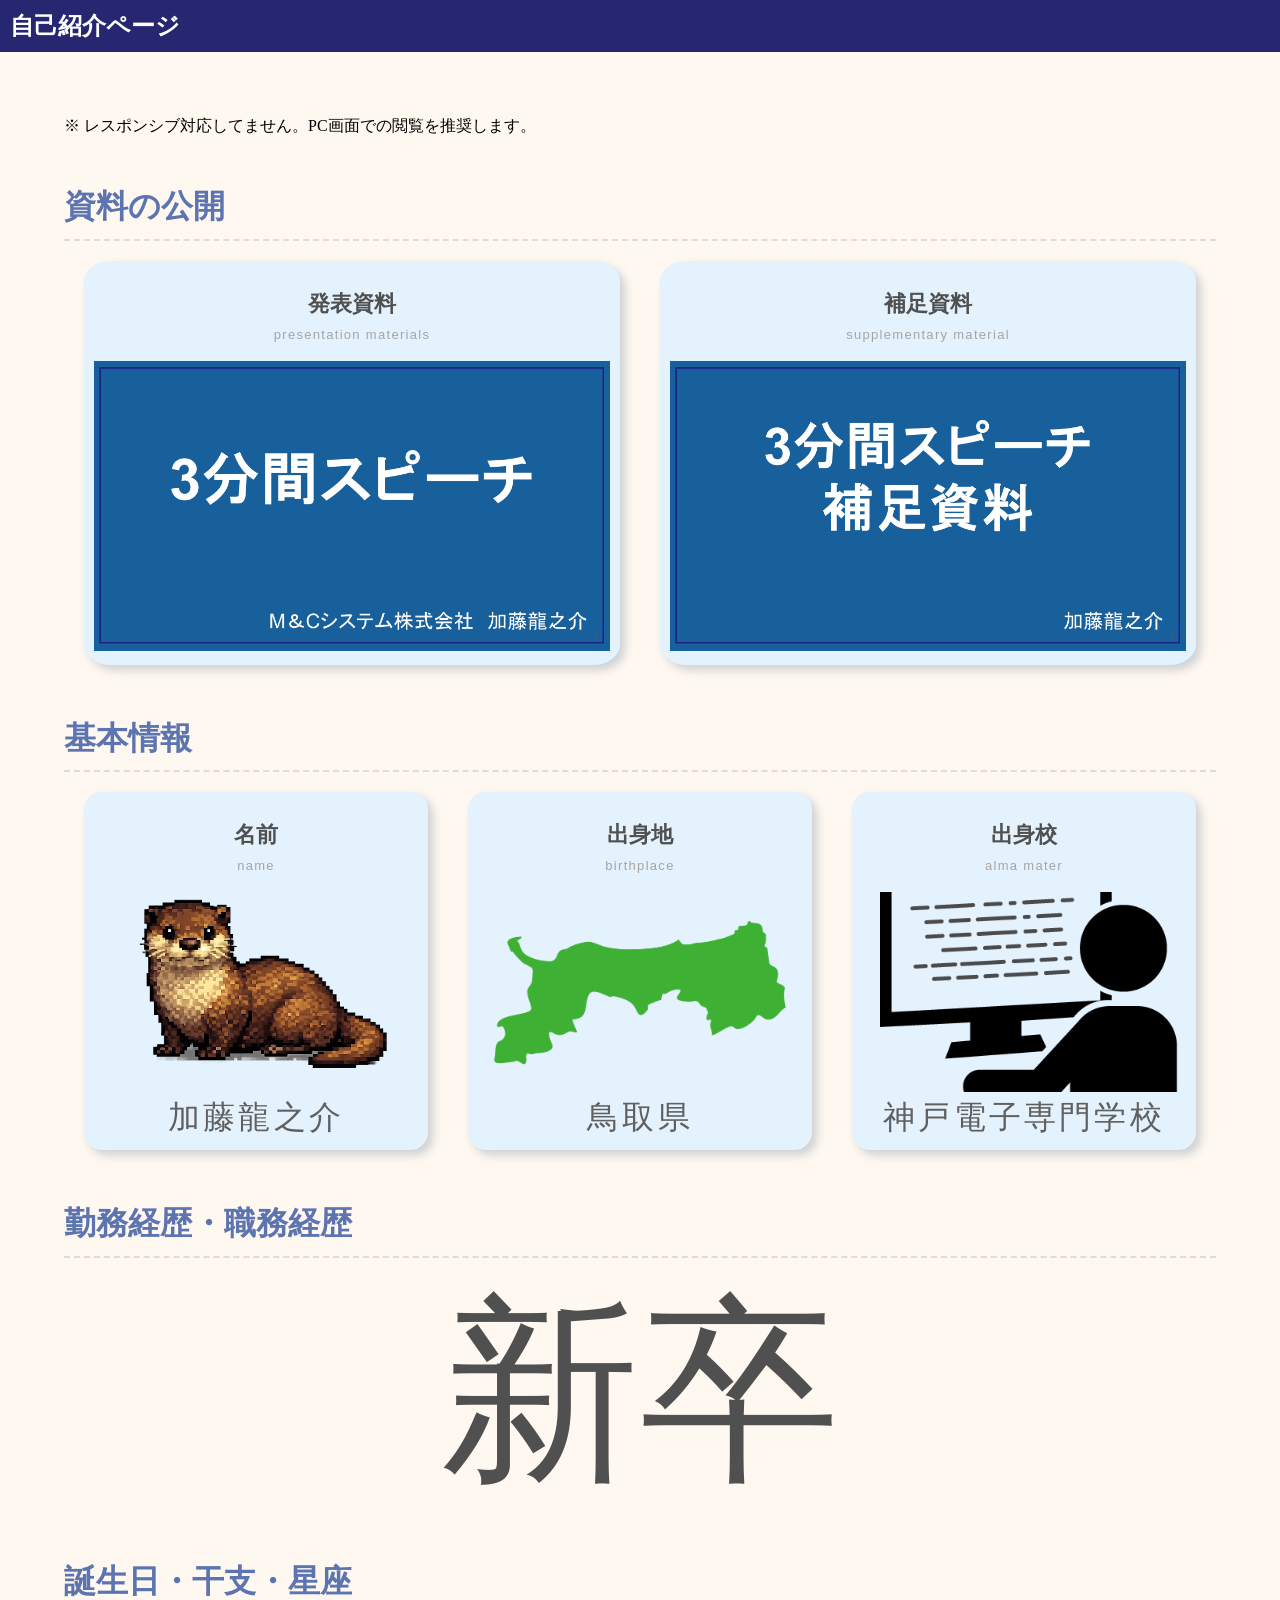
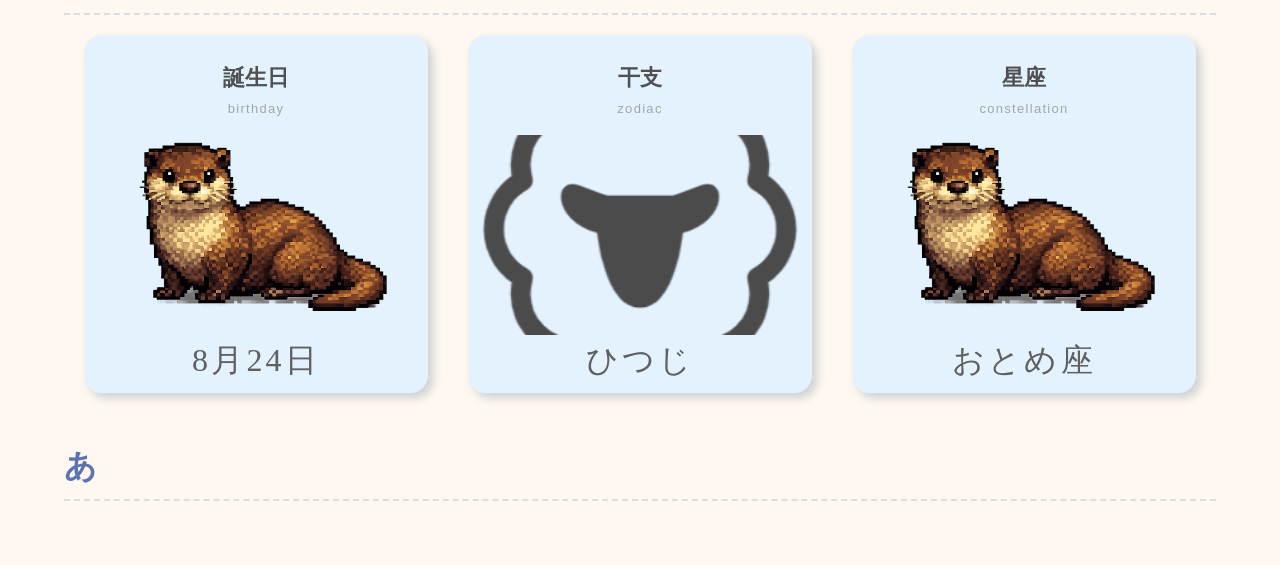
==== index.html @ f1dfda3a "a" ====
<!DOCTYPE html>
<html>
    <head>
        <meta charset="UTF-8">
        <title>自己紹介ページ</title>
        <link rel="stylesheet" type="text/css" href="css\style.css">
    </head>
    <body>
        <header>
            <div class="header">自己紹介ページ</div>
        </header>
        <main>
            <p>※ レスポンシブ対応してません。PC画面での閲覧を推奨します。</p>
            <h1 class="title">資料の公開</h1>
            <div class="flex-box">
                <div class="flex-item">
                    <h3 class="card_ttl">発表資料</h3>
                    <p class="card_ttl">presentation materials</p>
                    <a target="_blank" href="https://docs.google.com/presentation/d/1nURQ3yH9okIhoB_D1fTx_nAxKWfRikrjV5MJXAVN-j0/edit?usp=sharing">
                        <img class="card_img_vertical" src="img\presentation.png" alt="発表資料">
                    </a>
                </div>
                <div class="flex-item">
                    <h3 class="card_ttl">補足資料</h3>
                    <p class="card_ttl">supplementary material</p>
                    <a target="_blank" href="https://docs.google.com/presentation/d/1Uy7Un55N9C27wxR1GHDFMlokQMEyHB39J_NBr9IyOuI/edit?usp=sharing">
                        <img class="card_img_vertical" src="img\supplementary.png" alt="補足資料">
                    </a>
                </div>
            </div>

            <h1 class="title">基本情報</h1>
            <div class="flex-box">
                <div class="flex-item">
                    <h3 class="card_ttl">名前</h3>
                    <p class="card_ttl">name</p>
                    <img class="card_img" src="img\otter.png" alt="名前">
                    <p class="card_text">加藤龍之介</p>
                </div>
                <div class="flex-item">
                    <h3 class="card_ttl">出身地</h3>
                    <p class="card_ttl">birthplace</p>
                    <img class="card_img" src="img\tottori.png" alt="出身地">
                    <p class="card_text">鳥取県</p>
                </div>
                <div class="flex-item">
                    <h3 class="card_ttl">出身校</h3>
                    <p class="card_ttl">alma mater</p>
                    <img class="card_img" src="img\it.png" alt="出身校">
                    <p class="card_text">神戸電子専門学校</p>
                </div>
            </div>

            <h1 class="title">勤務経歴・職務経歴</h1>
            <p class="center_text">新卒</p>

            <h1 class="title">誕生日・干支・星座</h1>
            <div class="flex-box">
                <div class="flex-item">
                    <h3 class="card_ttl">誕生日</h3>
                    <p class="card_ttl">birthday</p>
                    <img class="card_img" src="img\otter.png" alt="誕生日">
                    <p class="card_text">8月24日</p>
                </div>
                <div class="flex-item">
                    <h3 class="card_ttl">干支</h3>
                    <p class="card_ttl">zodiac</p>
                    <img class="card_img" src="img\sheep.png" alt="干支">
                    <p class="card_text">ひつじ</p>
                </div>
                <div class="flex-item">
                    <h3 class="card_ttl">星座</h3>
                    <p class="card_ttl">constellation</p>
                    <img class="card_img" src="img\otter.png" alt="星座">
                    <p class="card_text">おとめ座</p>
                </div>
            </div>

            <h1 class="title">あ</h1>
        </main>
    </body>
</html>
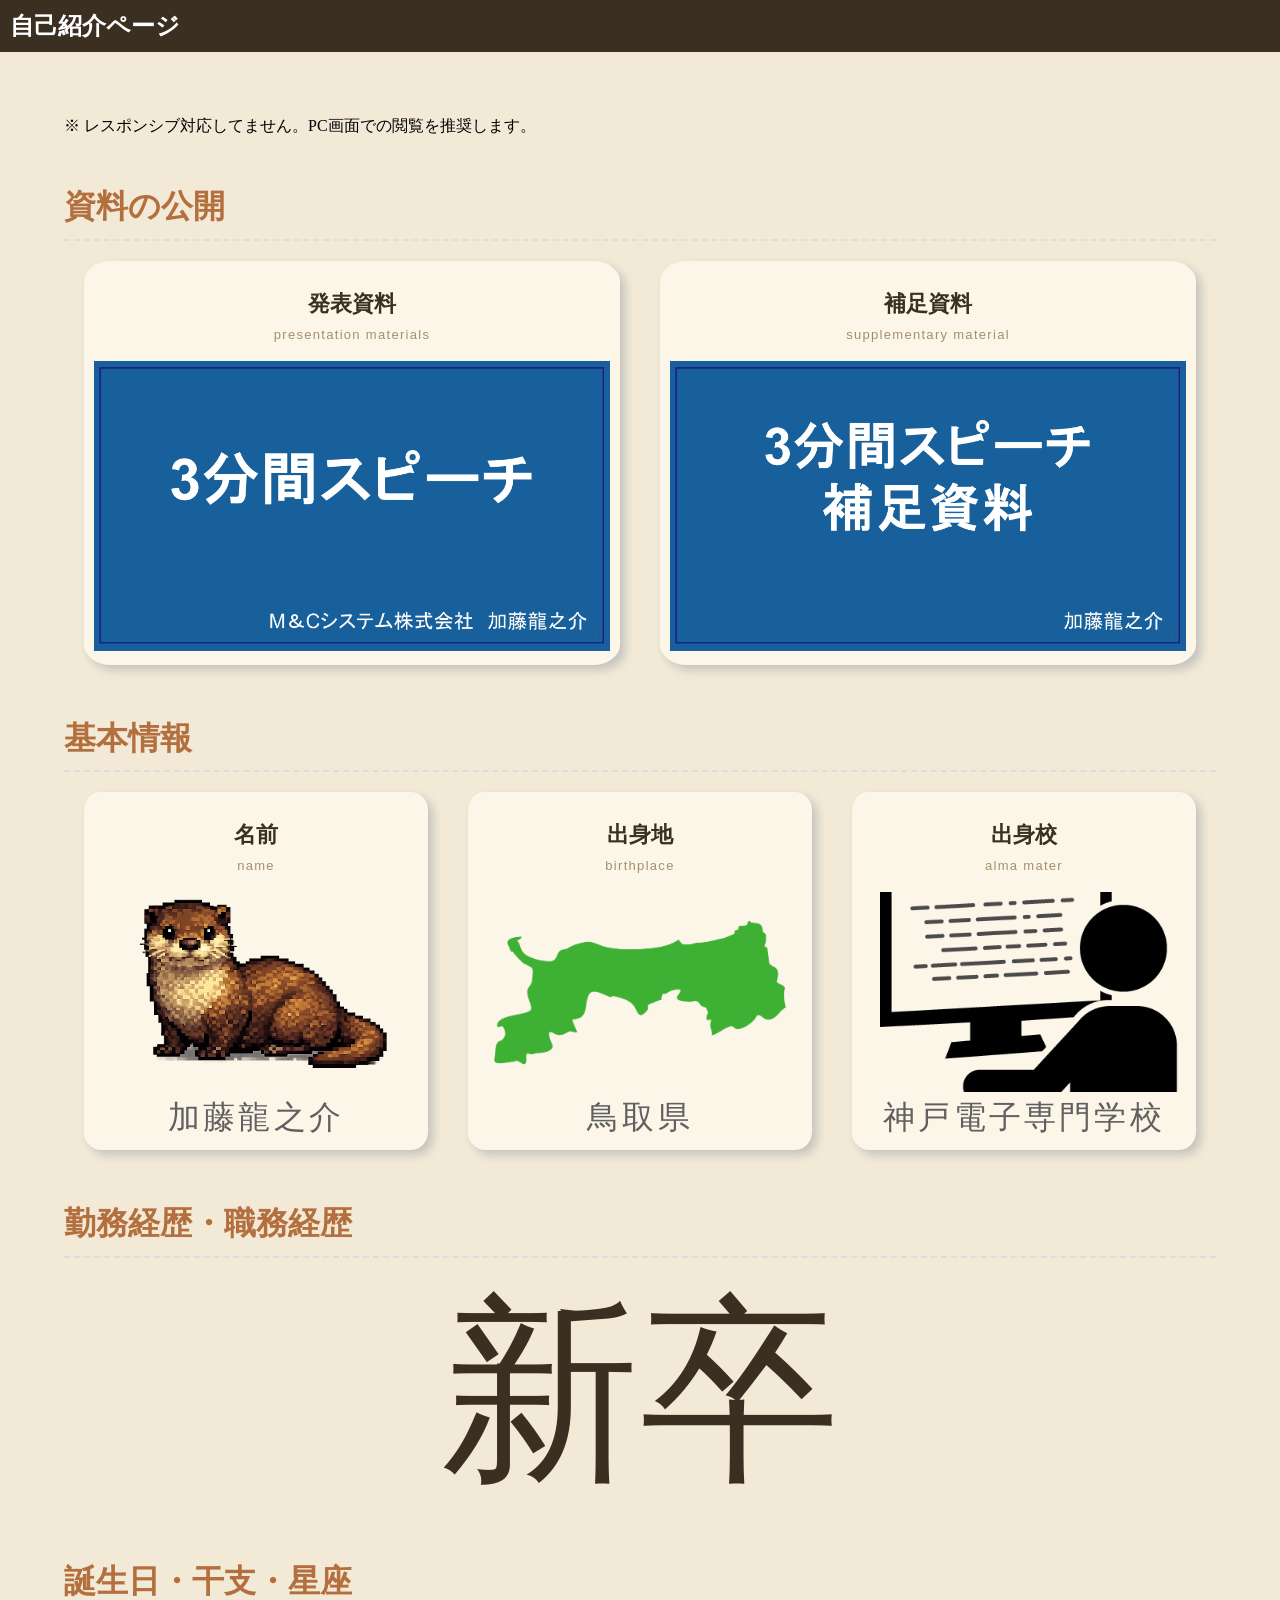
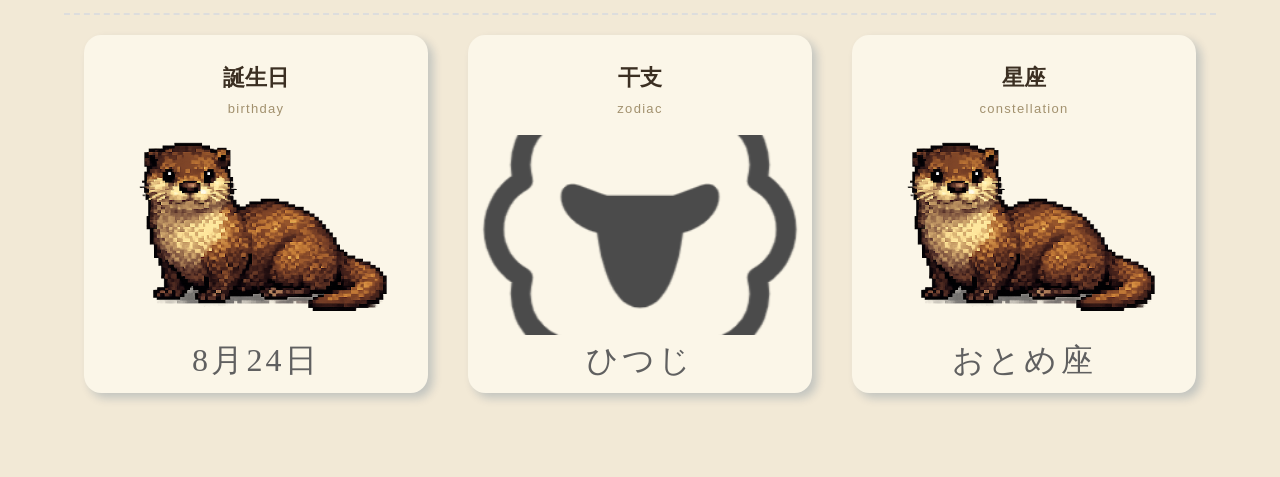
==== commit 58f836d2: "b" ====
--- a/index.html
+++ b/index.html
@@ -1,9 +1,9 @@
 <!DOCTYPE html>
-<html>
+<html lang="ja">
     <head>
-        <meta charset="UTF-8">
+        <meta charset="UTF-8" name="viewport" content="width=device-width, initial-scale=1.0">
         <title>自己紹介ページ</title>
-        <link rel="stylesheet" type="text/css" href="css\style.css">
+        <link rel="stylesheet" type="text/css" href="css/style.css">
     </head>
     <body>
         <header>
@@ -17,14 +17,14 @@
                     <h3 class="card_ttl">発表資料</h3>
                     <p class="card_ttl">presentation materials</p>
                     <a target="_blank" href="https://docs.google.com/presentation/d/1nURQ3yH9okIhoB_D1fTx_nAxKWfRikrjV5MJXAVN-j0/edit?usp=sharing">
-                        <img class="card_img_vertical" src="img\presentation.png" alt="発表資料">
+                        <img class="card_img_vertical" src="img/presentation.png" alt="発表資料">
                     </a>
                 </div>
                 <div class="flex-item">
                     <h3 class="card_ttl">補足資料</h3>
                     <p class="card_ttl">supplementary material</p>
                     <a target="_blank" href="https://docs.google.com/presentation/d/1Uy7Un55N9C27wxR1GHDFMlokQMEyHB39J_NBr9IyOuI/edit?usp=sharing">
-                        <img class="card_img_vertical" src="img\supplementary.png" alt="補足資料">
+                        <img class="card_img_vertical" src="img/supplementary.png" alt="補足資料">
                     </a>
                 </div>
             </div>
@@ -34,19 +34,19 @@
                 <div class="flex-item">
                     <h3 class="card_ttl">名前</h3>
                     <p class="card_ttl">name</p>
-                    <img class="card_img" src="img\otter.png" alt="名前">
+                    <img class="card_img" src="img/otter.png" alt="名前">
                     <p class="card_text">加藤龍之介</p>
                 </div>
                 <div class="flex-item">
                     <h3 class="card_ttl">出身地</h3>
                     <p class="card_ttl">birthplace</p>
-                    <img class="card_img" src="img\tottori.png" alt="出身地">
+                    <img class="card_img" src="img/tottori.png" alt="出身地">
                     <p class="card_text">鳥取県</p>
                 </div>
                 <div class="flex-item">
                     <h3 class="card_ttl">出身校</h3>
                     <p class="card_ttl">alma mater</p>
-                    <img class="card_img" src="img\it.png" alt="出身校">
+                    <img class="card_img" src="img/it.png" alt="出身校">
                     <p class="card_text">神戸電子専門学校</p>
                 </div>
             </div>
@@ -59,24 +59,22 @@
                 <div class="flex-item">
                     <h3 class="card_ttl">誕生日</h3>
                     <p class="card_ttl">birthday</p>
-                    <img class="card_img" src="img\otter.png" alt="誕生日">
+                    <img class="card_img" src="img/otter.png" alt="誕生日">
                     <p class="card_text">8月24日</p>
                 </div>
                 <div class="flex-item">
                     <h3 class="card_ttl">干支</h3>
                     <p class="card_ttl">zodiac</p>
-                    <img class="card_img" src="img\sheep.png" alt="干支">
+                    <img class="card_img" src="img/sheep.png" alt="干支">
                     <p class="card_text">ひつじ</p>
                 </div>
                 <div class="flex-item">
                     <h3 class="card_ttl">星座</h3>
                     <p class="card_ttl">constellation</p>
-                    <img class="card_img" src="img\otter.png" alt="星座">
+                    <img class="card_img" src="img/otter.png" alt="星座">
                     <p class="card_text">おとめ座</p>
                 </div>
             </div>
-
-            <h1 class="title">あ</h1>
         </main>
     </body>
 </html>
--- a/css/style.css
+++ b/css/style.css
@@ -0,0 +1,118 @@
+:root {
+  --bg: #F2E9D6;
+  --bg-card: #FBF6E8;
+  --ink: #3B2F22;
+  --ink-soft: #6E5C45;
+  --ink-mute: #A2916E;
+  --accent: #6B7F4A;
+  --accent-warm: #B36F3E;
+  --rule: #DDD0B3;
+}
+
+body {
+    background-color: var(--bg);
+    margin: 0px;
+}
+
+main{
+    margin: 5%;
+}
+
+main h3.card_ttl{
+    margin-bottom: 12px;
+    text-align: center;
+    line-height: 1.0;
+    font-size: 22px;
+    color: var(--ink);
+    width: 100%;
+    gap: 10px;
+}
+
+main p.card_ttl{
+    margin-bottom: 20px;
+    text-align: center;
+    line-height: 1.0;
+    font-family: 'Lato', sans-serif;
+    font-weight: 400;
+    font-size: 13px;
+    letter-spacing: 0.1em;
+    color: var(--ink-mute);
+}
+
+main .card_img{
+    width: 100%;
+    height: 200px;
+    justify-content: center;
+    align-items: center;
+    object-fit: cover;
+}
+
+main .card_img_vertical{
+    width: 100%;
+    height: 290px;
+    justify-content: center;
+    align-items: center;
+    object-fit: cover;
+}
+
+main .card_text{
+    margin: 0;
+    padding: 0;
+    border: 0;
+    outline: 0;
+    font-size: 200%;
+    font-weight: 400;
+    text-align: center;
+    letter-spacing: 0.1em;
+    color: #606060;
+}
+
+.center_text{
+    margin: 0;
+    text-align: center;
+    font-size: 200px;
+    color: var(--ink);
+    width: 100%;
+}
+
+.header{
+    color: white;
+    background-color: var(--ink);
+    font-size: x-large;
+    font-weight: bold;
+    margin: 0;
+    padding: 10px;
+}
+
+.title{
+    color: var(--accent-warm);
+    margin: 0;
+    font-size: 2em;
+    border-bottom: dashed 2px #ddd;
+    padding-top: 1em;
+    padding-bottom: 0.3em;
+}
+
+.flex-box{
+    display: flex;
+    flex-direction: row;
+    justify-content: space-around;
+    overflow: hidden;
+}
+
+.flex-item{
+    flex: 1;
+    background-color: var(--bg-card);
+    margin: 20px;
+    padding: 10px;
+    border-radius: 5%;
+
+    box-shadow: 5px 5px 10px rgba(0, 50, 100, 0.2);
+
+    overflow: hidden;
+    transition: transform 0.3s ease;
+}
+
+.flex-item:hover{
+    transform: scale(1.05);
+}
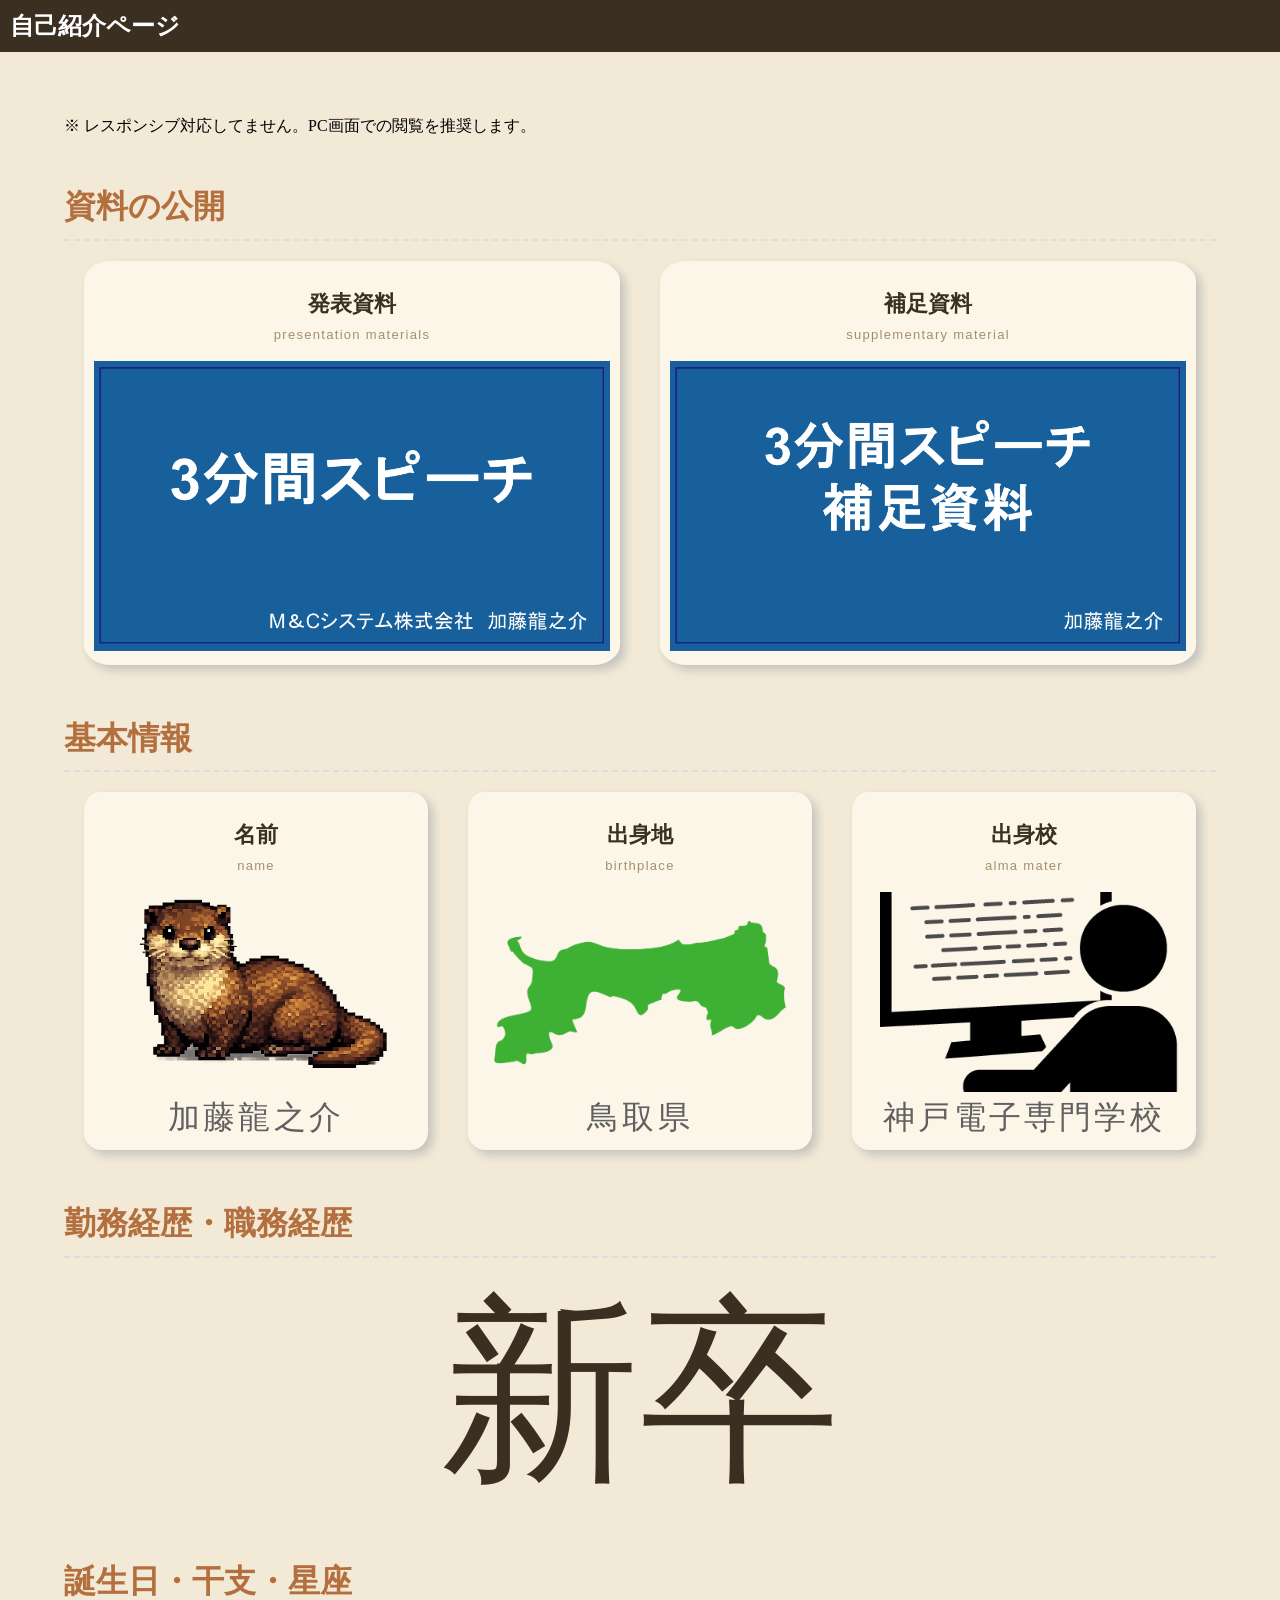
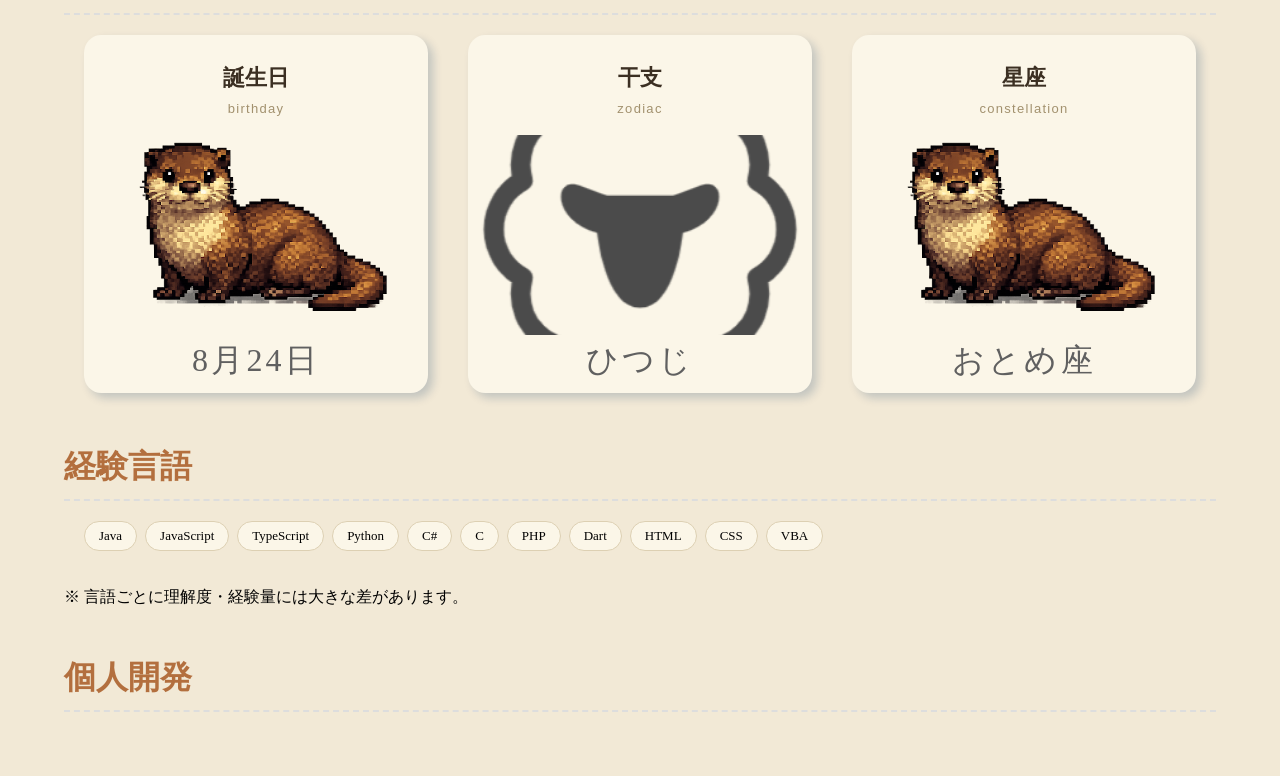
==== commit b344687a: "chip" ====
--- a/index.html
+++ b/index.html
@@ -31,24 +31,24 @@
 
             <h1 class="title">基本情報</h1>
             <div class="flex-box">
-                <div class="flex-item">
+                <a class="flex-item" href="pages/name.html">
                     <h3 class="card_ttl">名前</h3>
                     <p class="card_ttl">name</p>
                     <img class="card_img" src="img/otter.png" alt="名前">
                     <p class="card_text">加藤龍之介</p>
-                </div>
-                <div class="flex-item">
+                </a>
+                <a class="flex-item" href="pages/birthplace.html">
                     <h3 class="card_ttl">出身地</h3>
                     <p class="card_ttl">birthplace</p>
                     <img class="card_img" src="img/tottori.png" alt="出身地">
                     <p class="card_text">鳥取県</p>
-                </div>
-                <div class="flex-item">
+                </a>
+                <a class="flex-item" href="pages/almamater.html">
                     <h3 class="card_ttl">出身校</h3>
                     <p class="card_ttl">alma mater</p>
                     <img class="card_img" src="img/it.png" alt="出身校">
                     <p class="card_text">神戸電子専門学校</p>
-                </div>
+                </a>
             </div>
 
             <h1 class="title">勤務経歴・職務経歴</h1>
@@ -56,25 +56,43 @@
 
             <h1 class="title">誕生日・干支・星座</h1>
             <div class="flex-box">
-                <div class="flex-item">
+                <a class="flex-item" href="pages/birthday.html">
                     <h3 class="card_ttl">誕生日</h3>
                     <p class="card_ttl">birthday</p>
                     <img class="card_img" src="img/otter.png" alt="誕生日">
                     <p class="card_text">8月24日</p>
-                </div>
-                <div class="flex-item">
+                </a>
+                <a class="flex-item" href="pages/zodiac.html">
                     <h3 class="card_ttl">干支</h3>
                     <p class="card_ttl">zodiac</p>
                     <img class="card_img" src="img/sheep.png" alt="干支">
                     <p class="card_text">ひつじ</p>
-                </div>
-                <div class="flex-item">
+                </a>
+                <a class="flex-item" href="pages/constellation.html">
                     <h3 class="card_ttl">星座</h3>
                     <p class="card_ttl">constellation</p>
                     <img class="card_img" src="img/otter.png" alt="星座">
                     <p class="card_text">おとめ座</p>
-                </div>
+                </a>
             </div>
+
+            <h1 class="title">経験言語</h1>
+            <ul class="chips">
+                <li class="chip">Java</li>
+                <li class="chip">JavaScript</li>
+                <li class="chip">TypeScript</li>
+                <li class="chip">Python</li>
+                <li class="chip">C#</li>
+                <li class="chip">C</li>
+                <li class="chip">PHP</li>
+                <li class="chip">Dart</li>
+                <li class="chip">HTML</li>
+                <li class="chip">CSS</li>
+                <li class="chip">VBA</li>
+            </ul>
+            <p>※ 言語ごとに理解度・経験量には大きな差があります。</p>
+
+            <h1 class="title">個人開発</h1>
         </main>
     </body>
 </html>
--- a/css/style.css
+++ b/css/style.css
@@ -107,6 +107,8 @@
     padding: 10px;
     border-radius: 5%;
 
+    text-decoration: none;
+
     box-shadow: 5px 5px 10px rgba(0, 50, 100, 0.2);
 
     overflow: hidden;
@@ -115,4 +117,23 @@
 
 .flex-item:hover{
     transform: scale(1.05);
+}
+
+.chips{
+    display: flex;
+    flex-wrap: wrap;
+    gap: 8px;
+    list-style: none;
+    padding: 20px;
+    margin: 0;
+}
+
+.chip{
+    display: inline-flex;
+    align-items: center;
+    padding: 6px 14px;
+    border: 1px solid var(--rule);
+    border-radius: 999px;
+    background-color: var(--bg-card);
+    font-size: 13px;
 }
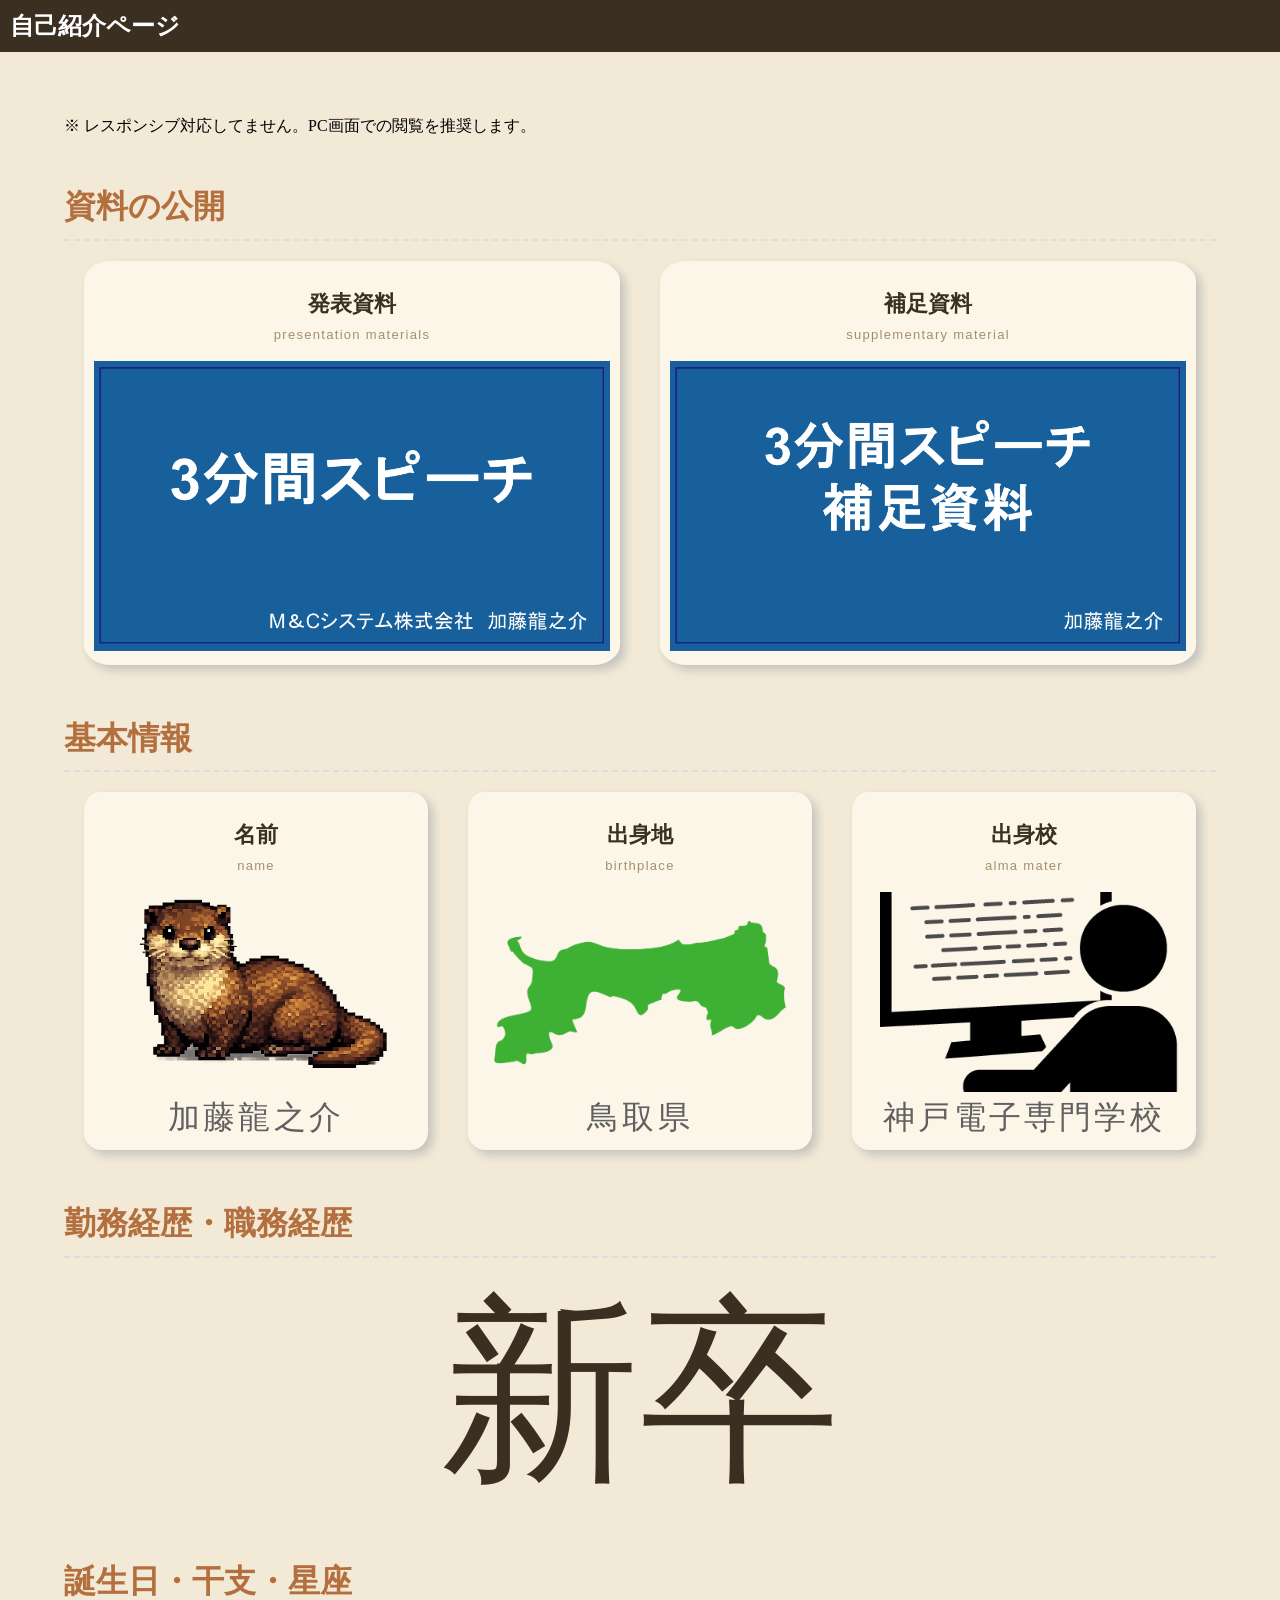
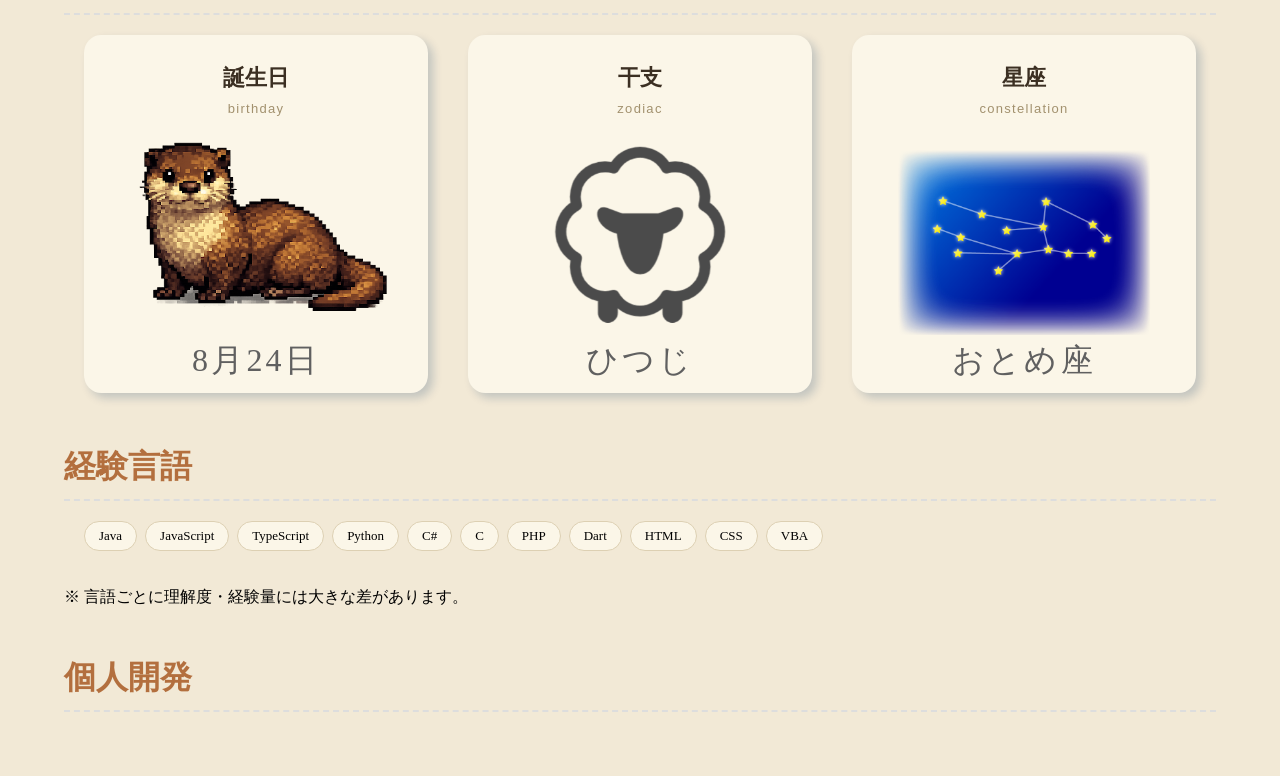
==== commit 52ee2ee8: "image" ====
--- a/index.html
+++ b/index.html
@@ -71,7 +71,7 @@
                 <a class="flex-item" href="pages/constellation.html">
                     <h3 class="card_ttl">星座</h3>
                     <p class="card_ttl">constellation</p>
-                    <img class="card_img" src="img/otter.png" alt="星座">
+                    <img class="card_img" src="img/constellation.png" alt="星座">
                     <p class="card_text">おとめ座</p>
                 </a>
             </div>
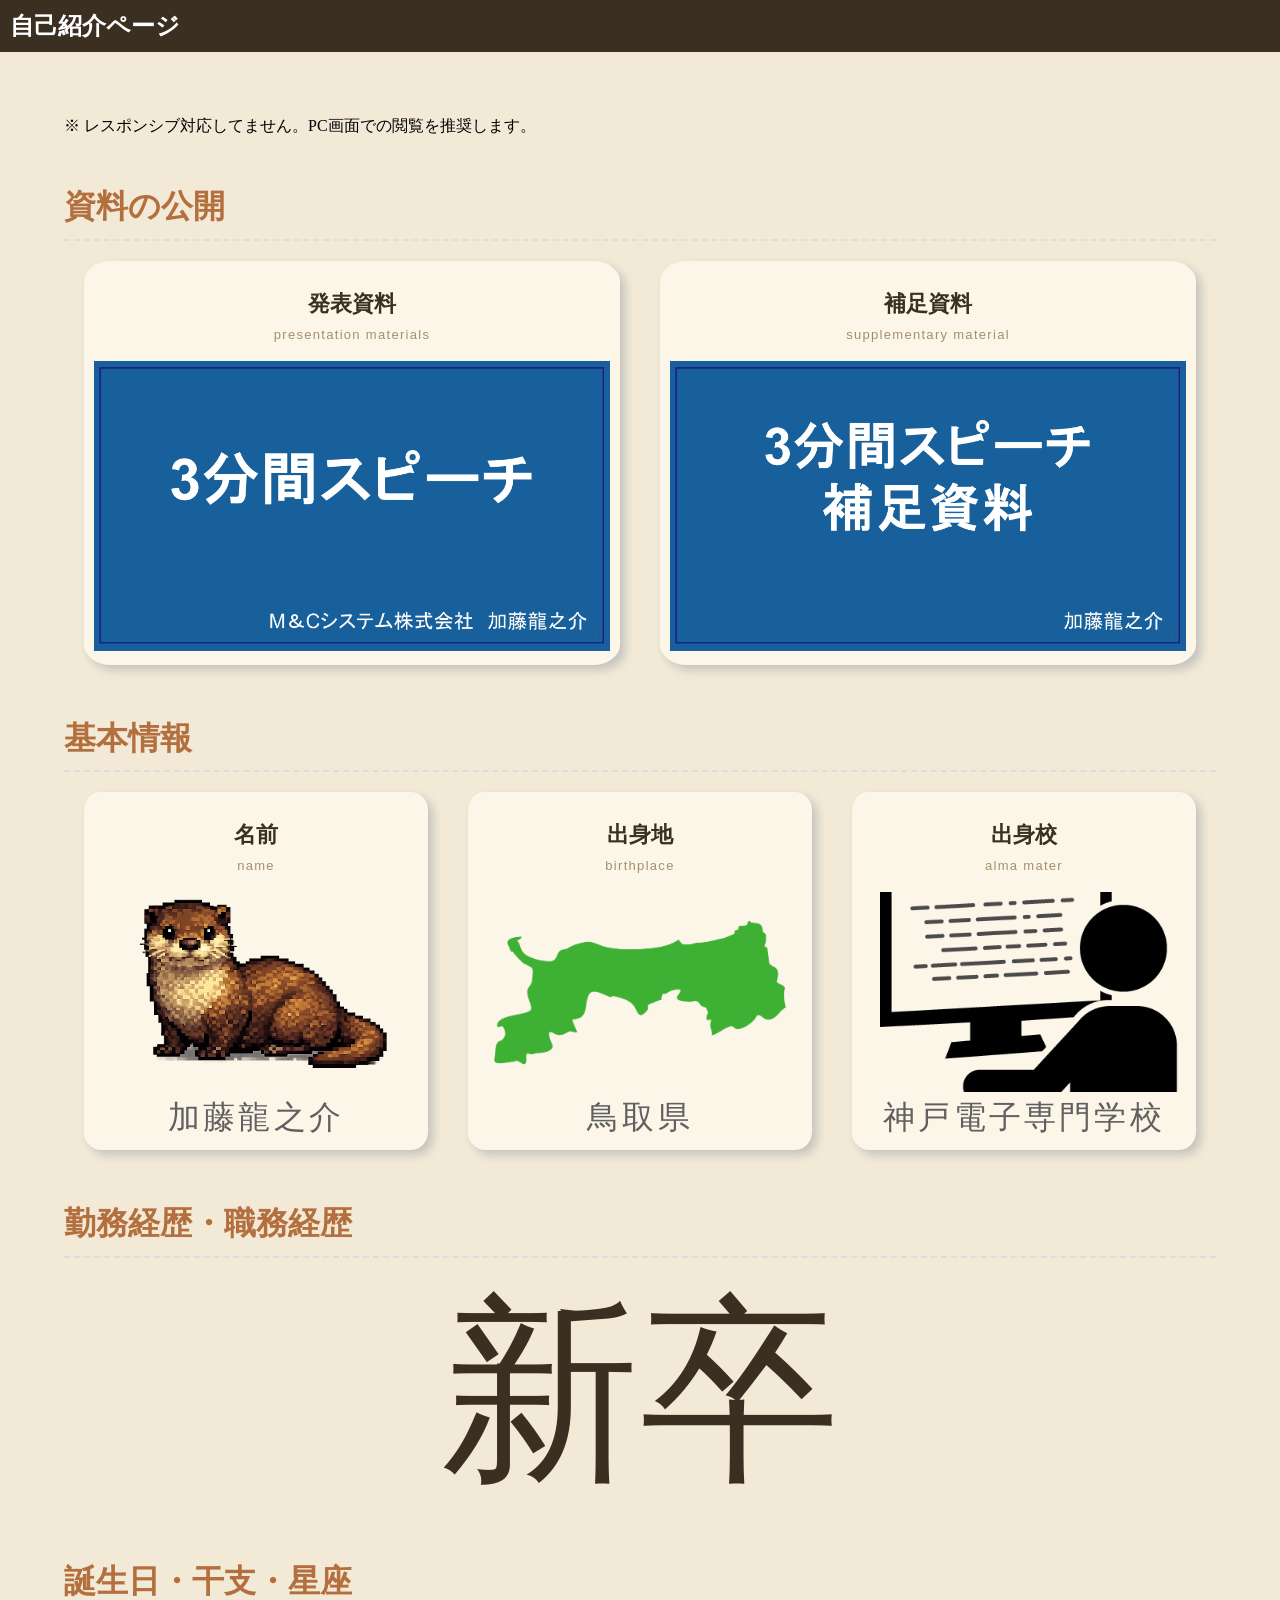
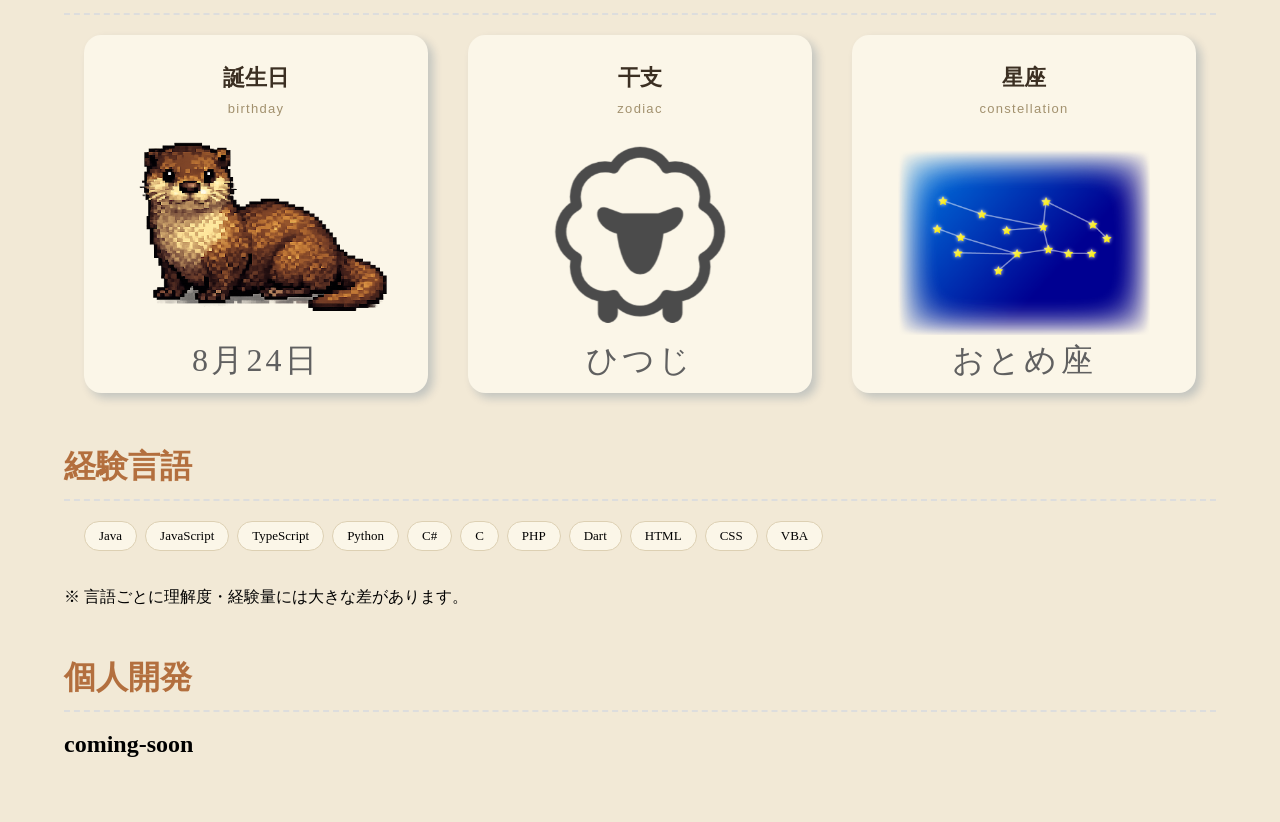
==== commit c83c1fa0: "commingsoon" ====
--- a/index.html
+++ b/index.html
@@ -93,6 +93,7 @@
             <p>※ 言語ごとに理解度・経験量には大きな差があります。</p>
 
             <h1 class="title">個人開発</h1>
+            <h2>coming-soon</h2>
         </main>
     </body>
 </html>
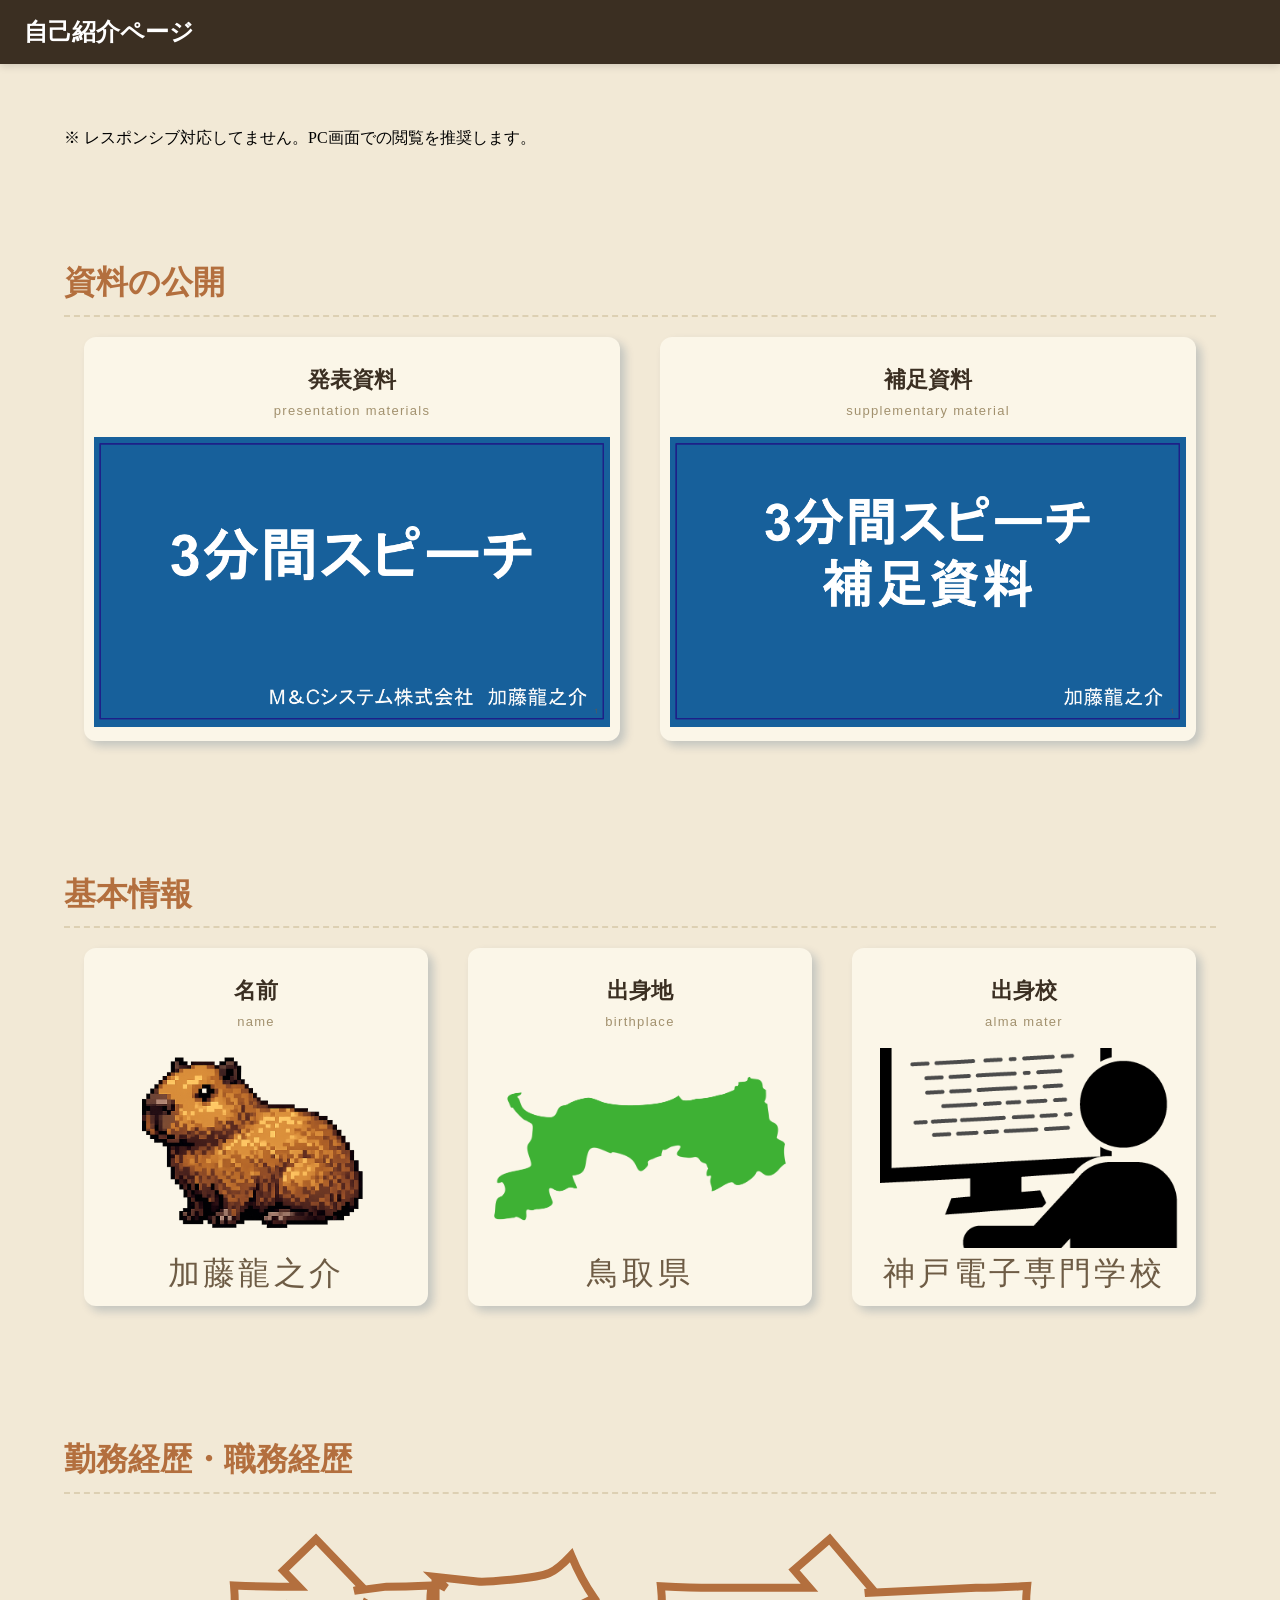
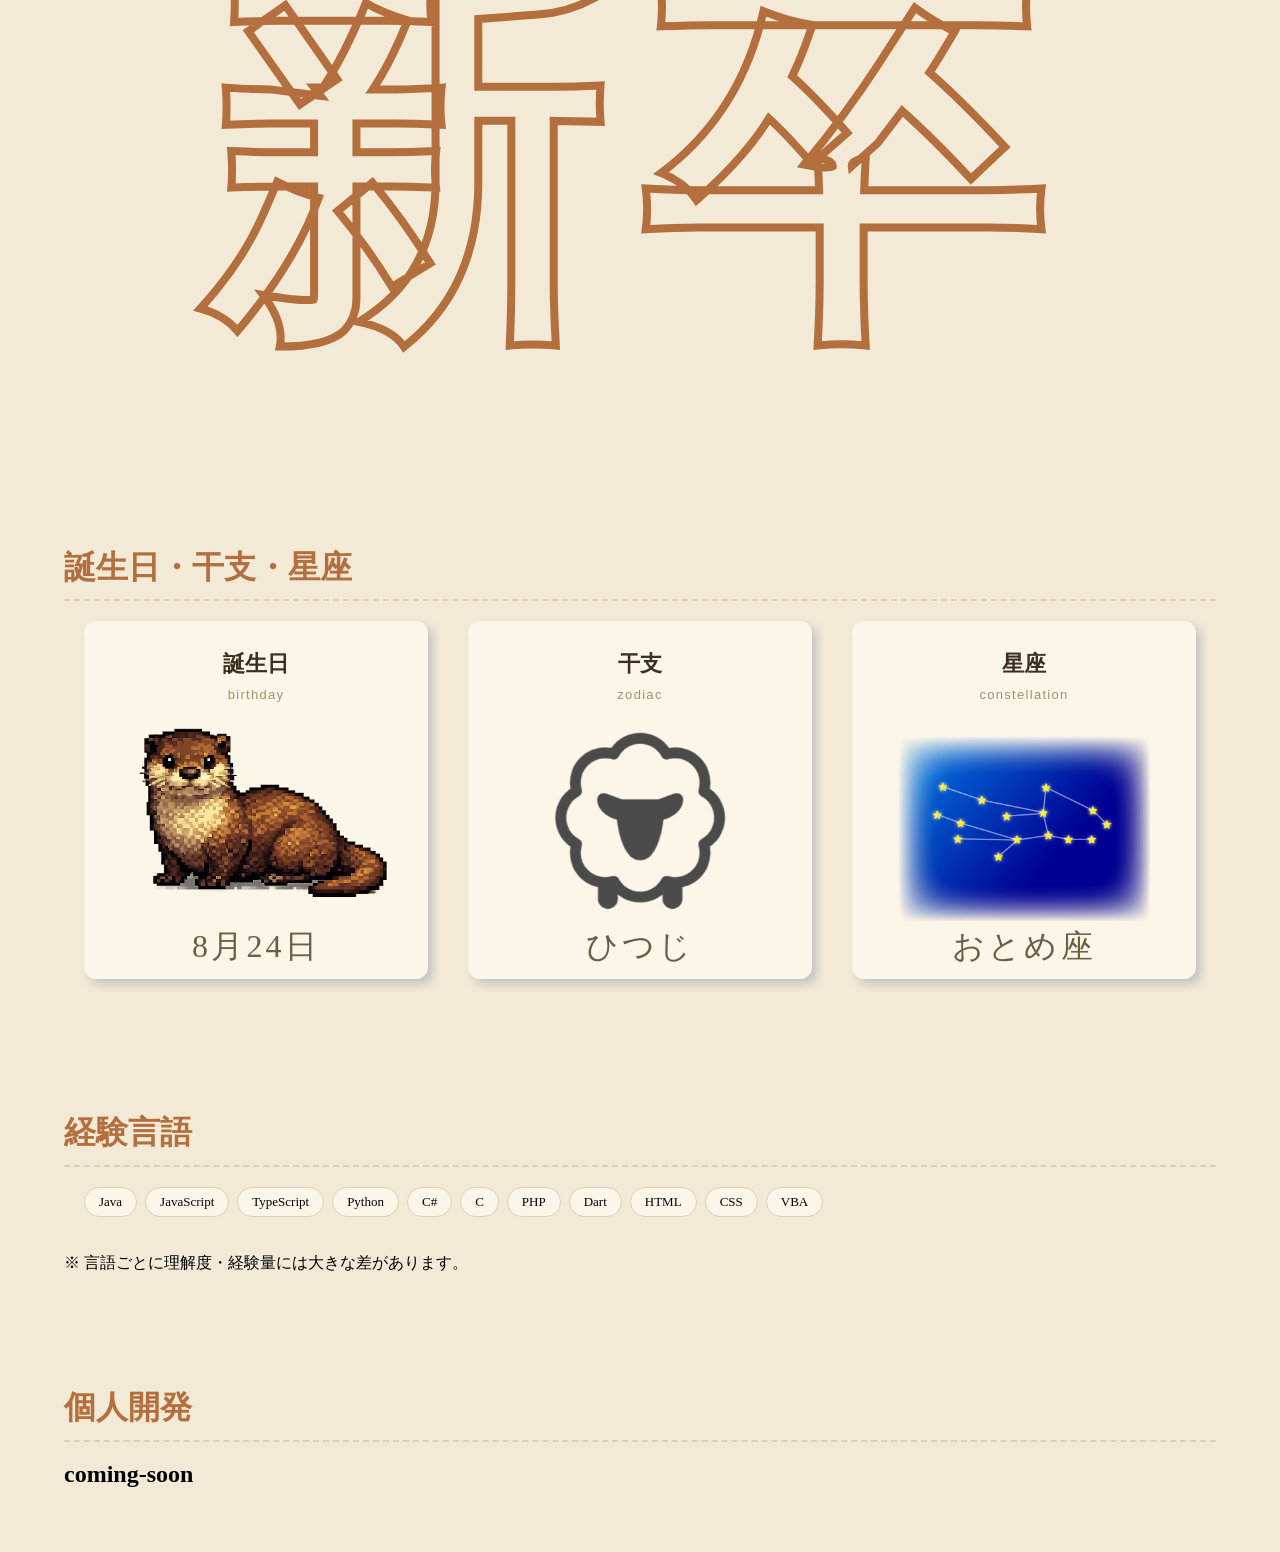
==== commit 49cc4e8e: "a" ====
--- a/index.html
+++ b/index.html
@@ -34,7 +34,7 @@
                 <a class="flex-item" href="pages/name.html">
                     <h3 class="card_ttl">名前</h3>
                     <p class="card_ttl">name</p>
-                    <img class="card_img" src="img/otter.png" alt="名前">
+                    <img class="card_img" src="img/capybara.png" alt="名前">
                     <p class="card_text">加藤龍之介</p>
                 </a>
                 <a class="flex-item" href="pages/birthplace.html">
--- a/css/style.css
+++ b/css/style.css
@@ -64,15 +64,20 @@
     font-weight: 400;
     text-align: center;
     letter-spacing: 0.1em;
-    color: #606060;
+    color: var(--ink-soft);
 }
 
 .center_text{
     margin: 0;
     text-align: center;
-    font-size: 200px;
-    color: var(--ink);
+    font-size: 400px;
+    color: transparent;
     width: 100%;
+
+    -webkit-text-stroke: 8px var(--accent-warm);
+    font-weight: 900;
+    letter-spacing: 0.1em;
+
 }
 
 .header{
@@ -81,16 +86,18 @@
     font-size: x-large;
     font-weight: bold;
     margin: 0;
-    padding: 10px;
+    padding: 16px 24px;
+    box-shadow: 0 2px 8px rgba(0, 0, 0, 0.15)
 }
 
 .title{
     color: var(--accent-warm);
     margin: 0;
     font-size: 2em;
-    border-bottom: dashed 2px #ddd;
+    border-bottom: dashed 2px var(--rule);
     padding-top: 1em;
     padding-bottom: 0.3em;
+    margin-top: 2.5em;
 }
 
 .flex-box{
@@ -105,7 +112,7 @@
     background-color: var(--bg-card);
     margin: 20px;
     padding: 10px;
-    border-radius: 5%;
+    border-radius: 12px;
 
     text-decoration: none;
 
